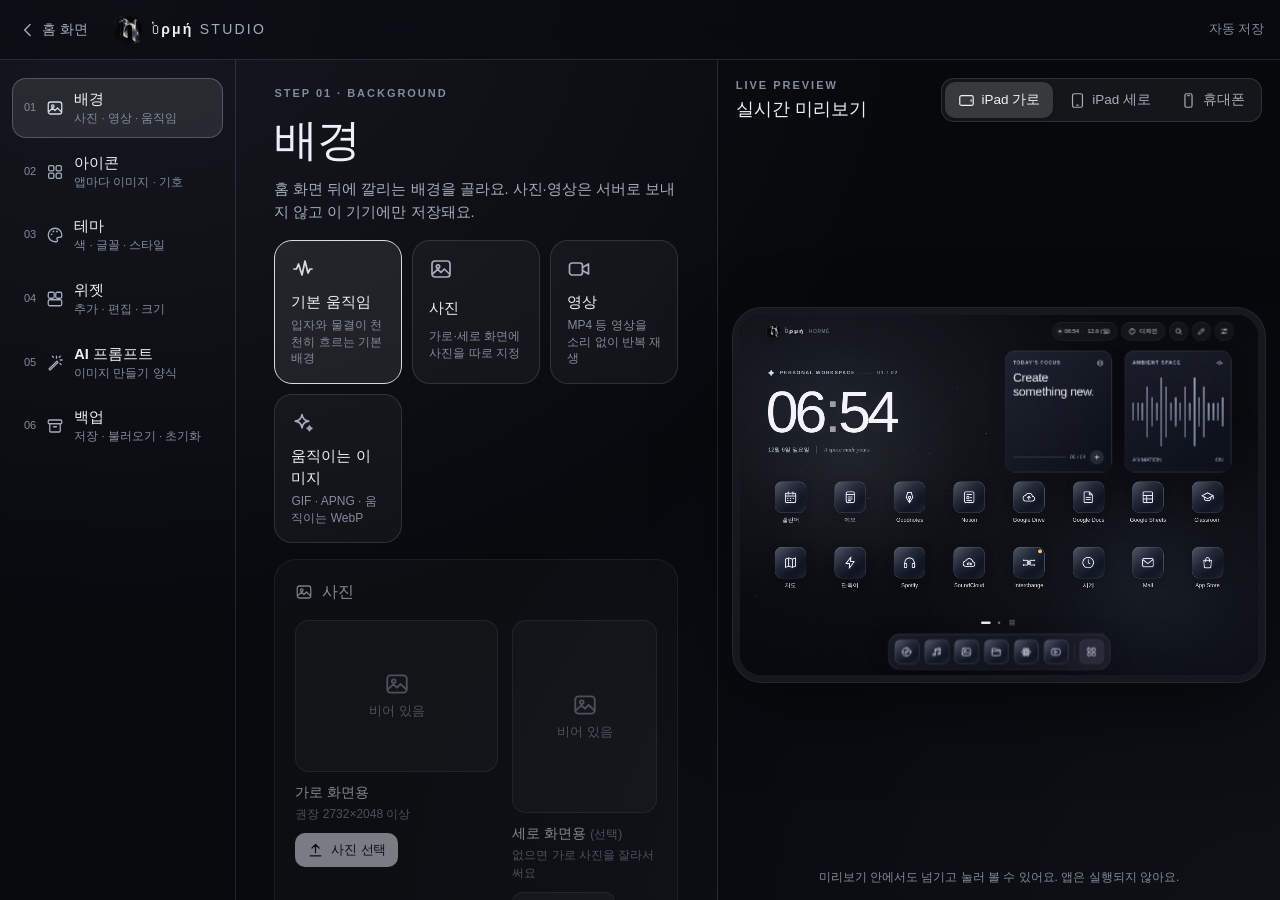
==== public/studio.html @ 27edd186 "HORME 2.1: battery-saving power modes - Power manager (js/core/power.js): auto / saver / normal / sm" ====
<!doctype html>
<html lang="ko">
<head>
  <meta charset="utf-8">
  <meta name="viewport" content="width=device-width, initial-scale=1, viewport-fit=cover">
  <meta name="theme-color" content="#07090d">
  <meta name="apple-mobile-web-app-capable" content="yes">
  <meta name="apple-mobile-web-app-status-bar-style" content="black-translucent">
  <link rel="manifest" href="manifest.webmanifest">
  <link rel="apple-touch-icon" href="icons/apple-touch-icon.png">
  <link rel="icon" type="image/png" sizes="48x48" href="icons/favicon-48.png">
  <link rel="stylesheet" href="css/base.css">
  <link rel="stylesheet" href="css/widgets.css">
  <link rel="stylesheet" href="css/studio.css">
  <title>Ὁρμή Studio</title>
</head>
<body class="studio">
  <header class="st-top">
    <a class="st-back" href="index.html" aria-label="홈 화면으로">
      <svg class="g" viewBox="0 0 24 24"><path d="M14.5 5.5 8 12l6.5 6.5"/></svg><span>홈 화면</span>
    </a>
    <div class="st-brand"><img src="icons/icon-192.png" alt="" width="28" height="28"><span>Ὁρμή <b>STUDIO</b></span></div>
    <div class="st-top-right">
      <span class="st-saved" id="st-saved" role="status" aria-live="polite">자동 저장</span>
      <button type="button" class="pill-btn st-preview-btn" id="st-preview-open"><svg class="g" viewBox="0 0 24 24"><rect x="5" y="2.5" width="14" height="19" rx="2.5"/><path d="M11 18.5h2"/></svg><span>미리보기</span></button>
    </div>
  </header>

  <div class="st-main">
    <nav class="st-steps" id="st-steps" aria-label="디자인 단계"></nav>
    <main class="st-panel" id="st-panel" tabindex="-1"></main>
    <aside class="st-preview" id="st-preview" aria-label="실시간 미리보기">
      <div class="st-preview-head">
        <div><p class="st-over">LIVE PREVIEW</p><h2>실시간 미리보기</h2></div>
        <div class="seg st-devices" id="st-devices" role="radiogroup" aria-label="기기"></div>
        <button type="button" class="icon-btn st-preview-close" id="st-preview-close" aria-label="미리보기 닫기"><svg class="g" viewBox="0 0 24 24"><path d="M6.5 6.5l11 11M17.5 6.5l-11 11"/></svg></button>
      </div>
      <div class="st-stage" id="st-stage"><div class="st-device" id="st-device"><iframe id="st-frame" title="Ὁρμή 미리보기" src="index.html?preview=1"></iframe></div></div>
      <p class="st-preview-note">미리보기 안에서도 넘기고 눌러 볼 수 있어요. 앱은 실행되지 않아요.</p>
    </aside>
  </div>

  <script src="js/core/util.js" defer></script>
  <script src="js/core/glyphs.js" defer></script>
  <script src="js/core/catalog.js" defer></script>
  <script src="js/widgets/types.js" defer></script>
  <script src="js/core/schema.js" defer></script>
  <script src="js/core/store.js" defer></script>
  <script src="js/core/assets.js" defer></script>
  <script src="js/core/ui.js" defer></script>
  <script src="js/core/theme.js" defer></script>
  <script src="js/core/launch.js" defer></script>
  <script src="js/core/backup.js" defer></script>
  <script src="js/widgets/weather.js" defer></script>
  <script src="js/widgets/editor.js" defer></script>
  <script src="js/studio/prompts.js" defer></script>
  <script src="js/studio/studio.js" defer></script>
</body>
</html>
---- public/css/base.css ----
/* Ὁρμή — base tokens, reset and shared components (launcher + studio). */
:root {
  --accent: #d6dbe4;
  --accent2: #8d9db3;
  --glow1: rgba(120, 136, 160, 0.12);
  --glow2: rgba(80, 96, 120, 0.12);
  --base: #07090d;
  --fg: #eef0f7;
  --sub: #a7abbf;
  --muted: #858a9f;
  --line: rgba(225, 231, 255, 0.13);
  --line-strong: rgba(225, 231, 255, 0.24);
  --fill: rgba(255, 255, 255, 0.06);
  --fill-2: rgba(255, 255, 255, 0.1);
  --panel: linear-gradient(150deg, rgba(34, 38, 56, 0.97), rgba(13, 16, 27, 0.98));
  --danger: #ff9b9b;
  --radius: 24%;
  --spring: cubic-bezier(0.24, 0.78, 0.2, 1);
  --ease: cubic-bezier(0.2, 0.8, 0.2, 1);
  --font: -apple-system, BlinkMacSystemFont, "SF Pro Text", "Apple SD Gothic Neo", "Pretendard", "Noto Sans KR", "Segoe UI", Roboto, sans-serif;
  --font-serif: "New York", ui-serif, "Iowan Old Style", Georgia, "Noto Serif KR", serif;
  --font-mono: ui-monospace, "SF Mono", Menlo, Consolas, monospace;
  --font-round: ui-rounded, "SF Pro Rounded", -apple-system, "Apple SD Gothic Neo", sans-serif;
  color-scheme: dark;
  font-family: var(--font);
  color: var(--fg);
  background: var(--base);
  -webkit-text-size-adjust: 100%;
  text-size-adjust: 100%;
  font-synthesis: none;
}
*, *::before, *::after { box-sizing: border-box; }
html, body { margin: 0; min-height: 100%; background: var(--base); }
body { -webkit-tap-highlight-color: transparent; line-height: 1.45; }
button, input, select, textarea { font: inherit; color: inherit; }
button { cursor: pointer; background: none; border: 0; padding: 0; }
button:disabled { opacity: 0.38; cursor: not-allowed; }
a { color: inherit; }
img { max-width: 100%; }
[hidden] { display: none !important; }
:focus-visible { outline: 2px solid color-mix(in srgb, var(--accent) 80%, white); outline-offset: 3px; }
::selection { background: color-mix(in srgb, var(--accent) 45%, transparent); }

/* glyph svg */
.g { width: 20px; height: 20px; fill: none; stroke: currentColor; stroke-width: 1.7; stroke-linecap: round; stroke-linejoin: round; flex: none; display: block; }
.g.inline { display: inline-block; width: 16px; height: 16px; vertical-align: -3px; }

.muted { color: var(--muted); }
.small { font-size: 12px; }
.center { text-align: center; }
.mono { font-family: var(--font-mono); font-size: 15px; }
.spacer { flex: 1; }
.hint { color: var(--muted); font-size: 12.5px; line-height: 1.5; margin: 0; }

/* ---------- buttons ---------- */
.btn {
  display: inline-flex; align-items: center; justify-content: center; gap: 7px;
  min-height: 42px; padding: 0 15px; border-radius: 13px;
  background: var(--fill); border: 1px solid var(--line);
  color: var(--fg); font-size: 14px; font-weight: 560; letter-spacing: -0.01em;
  text-decoration: none; white-space: nowrap; transition: background 0.15s, border-color 0.15s, transform 0.1s;
}
.btn .g { width: 17px; height: 17px; }
.btn:hover { background: var(--fill-2); border-color: var(--line-strong); }
.btn:active { transform: scale(0.97); }
.btn.primary { background: var(--accent); color: #10121b; border-color: transparent; }
.btn.primary:hover { background: color-mix(in srgb, var(--accent) 88%, white); }
.btn.ghost { background: transparent; }
.btn.danger { color: var(--danger); }
.btn.danger:not(.ghost) { background: rgba(255, 120, 120, 0.12); border-color: rgba(255, 140, 140, 0.25); }
.btn.small { min-height: 34px; padding: 0 11px; font-size: 13px; border-radius: 10px; }
.link-btn { display: inline-flex; align-items: center; gap: 6px; color: var(--sub); font-size: 13px; padding: 8px 0; text-decoration: underline; text-underline-offset: 3px; text-decoration-color: rgba(255,255,255,.2); }
.link-btn .g { width: 15px; height: 15px; }
.icon-btn {
  width: 44px; height: 44px; border-radius: 50%; display: inline-grid; place-items: center; flex: none;
  color: var(--fg); background: transparent; transition: background 0.15s;
}
.icon-btn:hover { background: var(--fill); }
.icon-btn.danger { color: var(--danger); }
.pill-btn {
  display: inline-flex; align-items: center; gap: 8px; height: 42px; padding: 0 16px; border-radius: 999px;
  border: 1px solid var(--line); background: rgba(255, 255, 255, 0.05);
  -webkit-backdrop-filter: blur(18px); backdrop-filter: blur(18px);
  font-size: 13.5px; font-weight: 560; text-decoration: none; white-space: nowrap; color: var(--fg);
}
.pill-btn .g { width: 17px; height: 17px; }
.pill-btn:hover { background: rgba(255, 255, 255, 0.1); border-color: var(--line-strong); }
.pill-btn.primary { background: var(--accent); color: #10121b; border-color: transparent; font-weight: 650; }

/* ---------- forms ---------- */
.form { display: grid; gap: 18px; }
.form-h { margin: 10px 0 -6px; font-size: 12px; font-weight: 650; letter-spacing: 0.12em; color: var(--muted); text-transform: uppercase; }
.field { display: grid; gap: 8px; min-width: 0; }
.field > span { font-size: 13.5px; color: var(--sub); font-weight: 520; }
.field > span small, .field > small { color: var(--muted); font-weight: 400; font-size: 12px; }
.input {
  width: 100%; min-height: 46px; padding: 10px 13px; border-radius: 13px;
  background: rgba(255, 255, 255, 0.055); border: 1px solid var(--line); color: var(--fg);
  font-size: 16px; outline: none; transition: border-color 0.15s, background 0.15s;
}
.input:focus { border-color: color-mix(in srgb, var(--accent) 60%, transparent); background: rgba(255, 255, 255, 0.08); }
textarea.input { resize: vertical; min-height: 120px; line-height: 1.5; }
select.input { appearance: none; -webkit-appearance: none; padding-right: 36px; background-image: url("data:image/svg+xml,%3Csvg xmlns='http://www.w3.org/2000/svg' viewBox='0 0 24 24' fill='none' stroke='%23a7abbf' stroke-width='2' stroke-linecap='round'%3E%3Cpath d='m6 9 6 6 6-6'/%3E%3C/svg%3E"); background-repeat: no-repeat; background-position: right 12px center; background-size: 16px; }
select.input option { background: #1b1f2c; }
.input[type="range"], input[type="range"] { accent-color: var(--accent); width: 100%; height: 30px; padding: 0; background: none; border: 0; }
.row { display: flex; gap: 10px; align-items: center; min-width: 0; }
.row > .input { flex: 1; min-width: 0; }
.row.wrap { flex-wrap: wrap; }
.mini-field { display: grid; gap: 4px; font-size: 12px; color: var(--muted); }
.mini-field .input { min-height: 40px; width: 96px; }

.field > .seg, .seg { justify-self: start; }
.seg { display: inline-flex; flex-wrap: wrap; gap: 3px; padding: 3px; border-radius: 13px; background: rgba(255, 255, 255, 0.06); border: 1px solid var(--line); max-width: 100%; }
.seg button { min-height: 36px; padding: 0 13px; border-radius: 10px; font-size: 13.5px; color: var(--sub); font-weight: 540; transition: background 0.15s, color 0.15s; }
.seg button.on { background: rgba(255, 255, 255, 0.15); color: var(--fg); box-shadow: 0 1px 6px rgba(0, 0, 0, 0.2); }

.switch-row { display: flex; align-items: center; justify-content: space-between; gap: 16px; min-height: 48px; cursor: pointer; }
.switch-row > span { display: grid; gap: 2px; }
.switch-row b { font-weight: 540; font-size: 14.5px; }
.switch-row small { color: var(--muted); font-size: 12.5px; }
.switch-row.inline { min-height: 44px; }
.switch {
  appearance: none; -webkit-appearance: none; width: 50px; height: 30px; border-radius: 99px; flex: none;
  background: rgba(255, 255, 255, 0.16); position: relative; cursor: pointer; transition: background 0.2s; margin: 0;
}
.switch::after { content: ""; position: absolute; top: 3px; left: 3px; width: 24px; height: 24px; border-radius: 50%; background: #fff; box-shadow: 0 2px 6px rgba(0, 0, 0, 0.3); transition: transform 0.22s var(--ease); }
.switch:checked { background: var(--accent); }
.switch:checked::after { transform: translateX(20px); }

/* ---------- app icons (shared) ---------- */
.icon {
  --sz: var(--icon, 64px);
  width: var(--sz); height: var(--sz); border-radius: var(--radius); position: relative; flex: none;
  display: grid; place-items: center; overflow: hidden; isolation: isolate;
  background: linear-gradient(143deg, rgba(78, 85, 110, 0.66), rgba(17, 22, 36, 0.86) 68%), linear-gradient(30deg, var(--tint, transparent), transparent);
  border: 1px solid rgba(223, 226, 255, 0.2);
  box-shadow: 0 7px 22px rgba(0, 0, 0, 0.18), inset 0 1px 1px rgba(255, 255, 255, 0.13);
  color: #ecebf8;
}
.icon::after { content: ""; position: absolute; inset: 0; border-radius: inherit; pointer-events: none; background: linear-gradient(135deg, rgba(255, 255, 255, 0.11), transparent 40%, transparent 76%, rgba(185, 170, 238, 0.07)); }
.icon > .g { width: 46%; height: 46%; stroke-width: 1.55; filter: drop-shadow(0 1px 6px rgba(220, 210, 255, 0.16)); }
body[data-gtint="accent"] .icon > .g { color: var(--accent); }
.icon.custom { background: #10131c; border-color: rgba(255, 255, 255, 0.1); }
.icon.custom::after { background: linear-gradient(135deg, rgba(255, 255, 255, 0.08), transparent 35%); }
.icon img { width: 100%; height: 100%; object-fit: cover; display: block; pointer-events: none; -webkit-user-drag: none; user-select: none; }
.icon.sm { --sz: 40px; border-radius: 26%; }
.icon.mini { --sz: 100%; border-radius: 28%; box-shadow: none; }
.icon.mini > .g { stroke-width: 2; }

/* ---------- sheets ---------- */
.sheet-layer { position: fixed; inset: 0; display: grid; place-items: center; padding: max(16px, env(safe-area-inset-top)) 16px max(16px, env(safe-area-inset-bottom)); }
.sheet-backdrop { position: absolute; inset: 0; background: rgba(3, 5, 11, 0.55); -webkit-backdrop-filter: blur(10px); backdrop-filter: blur(10px); opacity: 0; transition: opacity 0.22s; }
.sheet {
  position: relative; width: min(560px, 100%); max-height: min(88dvh, 900px); display: flex; flex-direction: column;
  border-radius: 26px; background: var(--panel); border: 1px solid rgba(225, 228, 255, 0.14);
  box-shadow: 0 30px 120px rgba(0, 0, 0, 0.55); outline: none;
  opacity: 0; transform: translateY(14px) scale(0.98); transition: opacity 0.22s, transform 0.28s var(--spring);
}
.sheet.size-sm { width: min(440px, 100%); }
.sheet.size-lg { width: min(860px, 100%); }
.sheet-layer.open .sheet-backdrop { opacity: 1; }
.sheet-layer.open .sheet { opacity: 1; transform: none; }
.sheet-grab { display: none; }
.sheet-head { display: flex; align-items: flex-start; gap: 12px; padding: 22px 18px 6px 24px; }
.sheet-titles { flex: 1; min-width: 0; }
.sheet-head h2 { margin: 0; font-size: 20px; font-weight: 680; letter-spacing: -0.02em; }
.sheet-head p { margin: 5px 0 0; color: var(--muted); font-size: 13px; line-height: 1.5; }
.sheet-close { margin: -6px -2px 0 0; color: var(--sub); }
.sheet-body { padding: 14px 24px 22px; overflow-y: auto; overscroll-behavior: contain; -webkit-overflow-scrolling: touch; }
.sheet-foot { display: flex; align-items: center; gap: 10px; padding: 14px 20px calc(14px + env(safe-area-inset-bottom) * 0); border-top: 1px solid var(--line); flex-wrap: wrap; }
.sheet-msg { margin: 0; color: var(--sub); font-size: 14.5px; line-height: 1.6; }
@media (max-width: 600px) {
  .sheet-layer { place-items: end center; padding: 0; }
  .sheet, .sheet.size-sm, .sheet.size-lg { width: 100%; max-height: 92dvh; border-radius: 26px 26px 0 0; transform: translateY(40px); border-bottom: 0; padding-bottom: env(safe-area-inset-bottom); }
  .sheet-grab { display: block; width: 38px; height: 5px; border-radius: 9px; background: rgba(255, 255, 255, 0.2); margin: 8px auto -8px; }
  .sheet-head { padding: 18px 14px 4px 20px; }
  .sheet-body { padding: 12px 20px 20px; }
}

/* ---------- context menu ---------- */
.ctx-menu {
  position: fixed; z-index: 500; min-width: 236px; max-width: min(320px, calc(100vw - 20px)); padding: 6px;
  border-radius: 18px; background: rgba(28, 31, 45, 0.9); border: 1px solid rgba(230, 233, 255, 0.14);
  -webkit-backdrop-filter: blur(30px) saturate(1.3); backdrop-filter: blur(30px) saturate(1.3);
  box-shadow: 0 22px 70px rgba(0, 0, 0, 0.5); opacity: 0; transform: scale(0.92); transition: opacity 0.16s, transform 0.2s var(--spring);
}
.ctx-menu.open { opacity: 1; transform: none; }
.menu-title { padding: 8px 12px 6px; font-size: 12px; color: var(--muted); font-weight: 600; white-space: nowrap; overflow: hidden; text-overflow: ellipsis; }
.menu-item { width: 100%; display: flex; align-items: center; justify-content: space-between; gap: 18px; min-height: 44px; padding: 0 12px; border-radius: 11px; font-size: 15px; text-align: left; color: var(--fg); }
.menu-item .g { width: 18px; height: 18px; color: var(--sub); }
.menu-item:hover, .menu-item:focus-visible { background: rgba(255, 255, 255, 0.09); outline: none; }
.menu-item.danger, .menu-item.danger .g { color: var(--danger); }
.menu-sep { height: 1px; margin: 5px 8px; background: var(--line); }
.menu-row { display: flex; gap: 5px; padding: 5px 6px; flex-wrap: wrap; }
.menu-chip { flex: 1; min-width: 46px; min-height: 36px; border-radius: 10px; background: rgba(255, 255, 255, 0.07); font-size: 13px; color: var(--sub); }
.menu-chip.on { background: rgba(255, 255, 255, 0.2); color: var(--fg); font-weight: 600; }

/* ---------- toast ---------- */
.toast {
  position: fixed; z-index: 600; left: 50%; bottom: calc(132px + env(safe-area-inset-bottom)); max-width: min(560px, calc(100vw - 32px));
  display: flex; align-items: center; gap: 12px; padding: 11px 12px 11px 18px; border-radius: 16px;
  background: rgba(30, 34, 48, 0.94); border: 1px solid rgba(232, 235, 255, 0.14); color: #f1f2fa; font-size: 14px;
  -webkit-backdrop-filter: blur(20px); backdrop-filter: blur(20px); box-shadow: 0 16px 50px rgba(0, 0, 0, 0.4);
  transform: translate(-50%, 20px); opacity: 0; pointer-events: none; transition: opacity 0.2s, transform 0.25s var(--spring);
}
.toast.show { opacity: 1; transform: translate(-50%, 0); pointer-events: auto; }
.toast-act { flex: none; min-height: 34px; padding: 0 12px; border-radius: 10px; background: rgba(255, 255, 255, 0.12); color: var(--accent); font-weight: 650; font-size: 13.5px; }
.toast-msg { padding: 4px 0; }

/* ---------- lists & misc ---------- */
.rows { display: grid; gap: 4px; }
.glyph-grid { display: grid; grid-template-columns: repeat(auto-fill, minmax(44px, 1fr)); gap: 6px; max-height: 196px; overflow-y: auto; padding: 2px; }
.glyph-grid.compact { max-height: 150px; }
.glyph-pick { aspect-ratio: 1; border-radius: 12px; display: grid; place-items: center; background: rgba(255, 255, 255, 0.04); border: 1px solid transparent; color: var(--sub); }
.glyph-pick .g { width: 22px; height: 22px; }
.glyph-pick:hover { background: rgba(255, 255, 255, 0.09); color: var(--fg); }
.glyph-pick.on { border-color: var(--accent); color: var(--fg); background: rgba(255, 255, 255, 0.1); }
.steps-list { margin: 0; padding-left: 20px; display: grid; gap: 6px; color: var(--sub); font-size: 14px; }
.steps-list b { color: var(--fg); font-weight: 600; }

@media (prefers-reduced-motion: reduce) {
  *, *::before, *::after { transition-duration: 0.01ms !important; animation-duration: 0.01ms !important; animation-iteration-count: 1 !important; }
}
---- public/css/widgets.css ----
/* Ὁρμή widgets — sizes come from the home grid (s = 2×2, m = 4×2, l = 4×4 cells). */
.tile.widget { position: relative; min-width: 0; min-height: 0; }
.grid .ws-s { grid-column: span 2; grid-row: span 2; }
.grid .ws-m { grid-column: span 4; grid-row: span 2; }
.grid .ws-l { grid-column: span 4; grid-row: span 4; }
.tile.widget > .wg {
  position: absolute; inset: 0; display: flex; flex-direction: column; gap: 8px; overflow: hidden;
  padding: 12px; padding: clamp(12px, 7cqmin, 20px); border-radius: 18px; border-radius: clamp(18px, 9cqmin, 28px);
  background: linear-gradient(150deg, rgba(56, 61, 84, 0.42), rgba(16, 21, 36, 0.4));
  border: 1px solid rgba(220, 224, 250, 0.13);
  box-shadow: inset 0 1px rgba(255, 255, 255, 0.07), 0 14px 50px rgba(0, 0, 0, 0.12);
  -webkit-backdrop-filter: blur(26px) saturate(1.15); backdrop-filter: blur(26px) saturate(1.15);
  color: var(--fg); text-align: left; transition: transform 0.18s var(--ease), filter 0.18s;
}
.tile.widget { container-type: size; }
.wst-solid > .wg { background: linear-gradient(150deg, rgba(30, 34, 50, 0.96), rgba(14, 17, 28, 0.96)); -webkit-backdrop-filter: none; backdrop-filter: none; }
.wst-outline > .wg { background: rgba(10, 12, 20, 0.12); -webkit-backdrop-filter: blur(6px); backdrop-filter: blur(6px); border-color: rgba(225, 230, 255, 0.28); }
body.noblur .tile.widget:not(.wst-solid):not(.wst-outline):not(.bare) > .wg { background: linear-gradient(150deg, rgba(44, 49, 68, 0.9), rgba(17, 21, 34, 0.92)); }
body.noblur .wst-outline > .wg { background: rgba(10, 12, 20, 0.55); }
.tile.widget.bare > .wg { background: none; border-color: transparent; box-shadow: none; -webkit-backdrop-filter: none; backdrop-filter: none; padding-left: 2px; }
body.editing .tile.widget.bare > .wg { border: 1px dashed rgba(225, 230, 255, 0.22); }
.tile.widget:active > .wg { transform: scale(0.985); }

.wg-head { display: flex; align-items: center; gap: 8px; min-height: 20px; flex: none; }
.wg-kicker { flex: 1; min-width: 0; font-size: 11px; letter-spacing: 0.14em; font-weight: 650; color: #b6b9cf; text-transform: uppercase; white-space: nowrap; overflow: hidden; text-overflow: ellipsis; }
.wg-glyph { width: 17px; height: 17px; color: color-mix(in srgb, var(--accent2) 60%, #c8cde4); }
.wg-count { font-size: 11.5px; color: var(--muted); white-space: nowrap; font-variant-numeric: tabular-nums; }
.wg-big { font-size: 30px; font-size: clamp(30px, 26cqmin, 64px); font-weight: 300; letter-spacing: -0.04em; line-height: 1; margin-top: auto; font-variant-numeric: tabular-nums; }
.wg-big small { font-size: 0.34em; letter-spacing: 0; margin-right: 6px; color: var(--sub); font-weight: 500; }
.wg-foot { display: flex; justify-content: space-between; align-items: baseline; gap: 8px; font-size: 12px; color: var(--sub); flex: none; }
.wg-foot b { color: var(--fg); font-weight: 560; font-size: 13.5px; white-space: nowrap; overflow: hidden; text-overflow: ellipsis; }
.wg-empty { flex: 1; display: grid; place-content: center; justify-items: center; gap: 10px; color: var(--sub); font-size: 13.5px; text-align: center; }
.mini-btn { width: 32px; height: 32px; border-radius: 50%; display: grid; place-items: center; background: rgba(255, 255, 255, 0.1); flex: none; color: var(--fg); }
.mini-btn .g { width: 16px; height: 16px; stroke-width: 2; }
.chip { display: inline-flex; align-items: center; gap: 6px; height: 34px; padding: 0 12px; border-radius: 99px; background: rgba(255, 255, 255, 0.1); font-size: 13px; color: var(--fg); }
.chip .g { width: 15px; height: 15px; }

/* hero clock */
.wt-hero > .wg { justify-content: center; gap: 4px; }
.hero-eyebrow { display: flex; align-items: center; gap: 12px; font-size: 11px; letter-spacing: 0.18em; font-weight: 640; color: #b4b2c8; white-space: nowrap; overflow: hidden; }
.hero-eyebrow .star { font-size: 15px; color: #d4d7ee; letter-spacing: 0; }
.hairline { display: inline-block; width: 26px; height: 1px; background: rgba(192, 193, 220, 0.3); flex: none; }
.hero-page { color: var(--muted); }
.hero-time { font-size: 64px; font-size: clamp(64px, min(54cqh, 26cqw), 200px); line-height: 1.04; font-weight: 200; letter-spacing: -0.065em; color: #f3f3fa; font-variant-numeric: tabular-nums; white-space: nowrap; text-shadow: 0 3px 50px rgba(220, 205, 255, 0.07); margin-left: -0.04em; }
.hero-time .colon { opacity: 0.6; font-weight: 200; margin: 0 0.02em; }
body[data-motion="on"][data-power="smooth"] .hero-time .colon { animation: blink 2s steps(1, end) infinite; }
.hero-time .ap { font-size: 0.22em; letter-spacing: 0; margin-right: 0.3em; font-weight: 400; color: var(--sub); vertical-align: 0.2em; }
@keyframes blink { 50% { opacity: 0.2; } }
.hero-meta { display: flex; align-items: center; gap: 16px; color: #c0c2d2; font-size: 13px; font-size: clamp(13px, 4.6cqh, 16px); white-space: nowrap; overflow: hidden; }
.hero-meta i { width: 1px; height: 17px; background: rgba(199, 201, 230, 0.28); flex: none; }
.hero-meta em { font-family: var(--font-serif); font-style: italic; color: #a3a6bc; overflow: hidden; text-overflow: ellipsis; }
body[data-clock="serif"] .hero-time, body[data-clock="serif"] .wg-big, body[data-clock="serif"] .timer-time { font-family: var(--font-serif); font-weight: 300; letter-spacing: -0.03em; }
body[data-clock="mono"] .hero-time, body[data-clock="mono"] .wg-big, body[data-clock="mono"] .timer-time { font-family: var(--font-mono); font-weight: 300; letter-spacing: -0.06em; }
body[data-clock="rounded"] .hero-time, body[data-clock="rounded"] .wg-big, body[data-clock="rounded"] .timer-time { font-family: var(--font-round); font-weight: 300; letter-spacing: -0.04em; }

/* analog clock */
.analog { flex: 1; min-height: 0; display: grid; place-items: center; position: relative; }
.analog svg { width: 100%; width: min(100%, 100cqh - 26px); height: auto; max-height: 100%; aspect-ratio: 1; }
.analog .face { fill: rgba(255, 255, 255, 0.04); stroke: rgba(255, 255, 255, 0.14); stroke-width: 1; }
.analog .ticks line { stroke: rgba(230, 232, 250, 0.55); stroke-width: 1.4; stroke-linecap: round; }
.analog .hand-h { stroke: #eceef8; stroke-width: 3.4; stroke-linecap: round; }
.analog .hand-m { stroke: #eceef8; stroke-width: 2.2; stroke-linecap: round; }
.analog .hand-s { stroke: var(--accent2); stroke-width: 1; stroke-linecap: round; }
.analog .pin { fill: var(--accent2); }
.analog-label { position: absolute; bottom: 0; font-size: 11px; color: var(--muted); letter-spacing: 0.06em; }

/* focus */
.focus-title { font-size: 18px; font-size: clamp(18px, 13cqmin, 28px); line-height: 1.16; letter-spacing: -0.025em; font-weight: 500; flex: 1; overflow: hidden; display: -webkit-box; -webkit-line-clamp: 3; -webkit-box-orient: vertical; }
.focus-bottom { display: flex; align-items: center; gap: 10px; flex: none; }
.progress { flex: 1; height: 3px; border-radius: 3px; background: rgba(214, 218, 254, 0.17); overflow: hidden; }
.progress span { display: block; height: 100%; background: var(--accent); transition: width 0.3s var(--ease); }
.focus-bottom .num { font-size: 11.5px; color: var(--sub); font-variant-numeric: tabular-nums; }
.steps { display: flex; gap: 6px; flex: none; }
.step { flex: 1; height: 26px; border-radius: 8px; background: rgba(255, 255, 255, 0.07); border: 1px solid rgba(255, 255, 255, 0.08); }
.step.on { background: color-mix(in srgb, var(--accent) 70%, transparent); border-color: transparent; }

/* todo */
.todo { list-style: none; margin: 0; padding: 0; display: grid; gap: 2px; flex: 1; min-height: 0; overflow: hidden; align-content: start; }
.todo li { display: flex; align-items: center; gap: 10px; min-height: 34px; font-size: 14px; }
.todo li > span { flex: 1; min-width: 0; white-space: nowrap; overflow: hidden; text-overflow: ellipsis; }
.todo li.done > span { color: var(--muted); text-decoration: line-through; text-decoration-color: rgba(255, 255, 255, 0.3); }
.todo li.more, .todo li.empty { color: var(--muted); font-size: 12.5px; min-height: 26px; }
.chk { width: 24px; height: 24px; flex: none; border-radius: 50%; border: 1.6px solid rgba(220, 225, 250, 0.45); display: grid; place-items: center; position: relative; }
.chk::before { content: ""; position: absolute; inset: -8px; }
.done .chk { background: var(--accent); border-color: transparent; color: #11131b; }
.chk .g { width: 15px; height: 15px; stroke-width: 2.6; }

/* memo */
.memo { flex: 1; min-height: 0; overflow: hidden; font-size: 14.5px; line-height: 1.5; color: #e4e5ef; word-break: keep-all; overflow-wrap: anywhere; }
.memo.quote { font-family: var(--font-serif); font-style: italic; font-size: 17px; font-size: clamp(17px, 10cqmin, 26px); line-height: 1.35; display: flex; align-items: center; }
.memo .placeholder { color: var(--muted); font-style: normal; font-family: var(--font); font-size: 13.5px; }

/* D-day */
.dday-num { color: #f6f6fb; }
.dday-list { list-style: none; margin: 0; padding: 0; display: grid; gap: 4px; flex: 1; align-content: center; }
.dday-list li { display: flex; align-items: center; justify-content: space-between; gap: 12px; min-height: 36px; padding: 0 2px; border-bottom: 1px solid rgba(255, 255, 255, 0.06); }
.dday-list li:last-child { border-bottom: 0; }
.dday-list .t { display: grid; min-width: 0; font-size: 14px; }
.dday-list .t small { color: var(--muted); font-size: 11.5px; }
.dday-list b { font-size: 20px; font-weight: 400; letter-spacing: -0.02em; font-variant-numeric: tabular-nums; }

/* timer */
.timer-s, .timer-m { flex: 1; min-height: 0; display: flex; align-items: center; gap: 12px; }
.timer-s { flex-direction: column; justify-content: center; gap: 6px; }
.timer-ring { position: relative; display: grid; place-items: center; height: 100%; max-height: 100%; aspect-ratio: 1; min-height: 0; }
.timer-s .timer-ring { height: auto; width: 100%; width: min(64cqh, 80cqw); flex: 1; }
.ring { position: absolute; inset: 0; width: 100%; height: 100%; }
.ring .track { fill: none; stroke: rgba(255, 255, 255, 0.1); stroke-width: 5; }
.ring .bar { fill: none; stroke: var(--accent); stroke-width: 5; stroke-linecap: round; transition: stroke-dashoffset 0.9s linear; }
.ring .bar.break { stroke: var(--accent2); }
.timer-time { position: relative; font-size: 18px; font-size: clamp(18px, 13cqmin, 34px); font-weight: 300; letter-spacing: -0.03em; font-variant-numeric: tabular-nums; }
.timer-btns { display: flex; gap: 8px; }
.round-btn { width: 38px; height: 38px; border-radius: 50%; display: grid; place-items: center; background: var(--accent); color: #11131b; }
.round-btn .g { width: 17px; height: 17px; stroke-width: 2.2; }
.round-btn.ghost { background: rgba(255, 255, 255, 0.1); color: var(--fg); }
.timer-side { display: grid; gap: 8px; }
.timer-side .phase { font-size: 22px; font-weight: 500; }
.timer-side .phase.break { color: var(--accent2); }
.rounds { font-size: 12px; color: var(--muted); }
.timer-m .timer-ring { height: 100%; }

/* weather */
.wx-main { display: flex; align-items: center; gap: 10px; margin-top: auto; }
.wx-icon { width: 30px; width: clamp(30px, 22cqmin, 48px); height: 30px; height: clamp(30px, 22cqmin, 48px); stroke-width: 1.4; color: #eef0f8; }
.wx-temp { font-size: 34px; font-size: clamp(34px, 28cqmin, 60px); font-weight: 300; letter-spacing: -0.04em; line-height: 1; }
.wx-sub { display: grid; gap: 1px; font-size: 12.5px; color: var(--sub); }
.wx-sub b { color: var(--fg); font-weight: 560; font-size: 14px; }
.wx-m { flex: 1; display: grid; grid-template-columns: 1fr 1.3fr; gap: 14px; align-items: end; min-height: 0; }
.wx-m > div { display: flex; flex-direction: column; gap: 8px; height: 100%; justify-content: flex-end; }
.wx-days { list-style: none; margin: 0; padding: 0; display: grid; grid-template-columns: repeat(4, 1fr); gap: 4px; align-self: end; }
.wx-days li { display: grid; justify-items: center; gap: 4px; font-size: 12px; color: var(--sub); }
.wx-days li .g { width: 22px; height: 22px; color: #e9ebf6; }
.wx-days b { color: var(--fg); font-weight: 500; font-size: 14px; }
.wx-days small { font-size: 11px; color: var(--muted); white-space: nowrap; }

/* calendar */
.cal-grid { flex: 1; min-height: 0; display: grid; grid-template-columns: repeat(7, 1fr); grid-auto-rows: 1fr; gap: 1px 2px; font-size: 9.5px; font-size: clamp(9.5px, 5.4cqmin, 13px); text-align: center; align-items: center; font-variant-numeric: tabular-nums; }
.cal-grid .dow { color: var(--muted); font-size: 0.9em; font-weight: 600; }
.cal-grid .sun { color: #f0a3a3; }
.cal-grid .day { position: relative; border-radius: 50%; aspect-ratio: 1; max-height: 100%; display: grid; place-items: center; margin: 0 auto; width: min(100%, 2.1em); }
.cal-grid .day.today { background: var(--accent); color: #10121a; font-weight: 700; }
.cal-grid .day.mark::after { content: ""; position: absolute; bottom: 6%; width: 4px; height: 4px; border-radius: 50%; background: var(--accent2); }
.cal-m { flex: 1; min-height: 0; display: grid; grid-template-columns: 1.25fr 1fr; gap: 16px; }
.cal-m .cal-grid { font-size: 10px; font-size: clamp(10px, 6cqh, 13px); }
.cal-side { display: flex; flex-direction: column; gap: 10px; min-width: 0; }
.cal-today { display: flex; align-items: baseline; gap: 8px; }
.cal-today b { font-size: 30px; font-size: clamp(30px, 26cqh, 52px); font-weight: 300; line-height: 1; letter-spacing: -0.04em; }
.cal-today span { color: var(--sub); font-size: 13px; }
.cal-side ul { list-style: none; margin: 0; padding: 0; display: grid; gap: 4px; font-size: 13px; }
.cal-side li { display: flex; justify-content: space-between; gap: 8px; }
.cal-side li span { overflow: hidden; text-overflow: ellipsis; white-space: nowrap; color: var(--sub); }
.cal-side li.muted { color: var(--muted); font-size: 12px; }

/* timetable */
.tt-status { font-size: 14px; flex: none; }
.tt-status b { font-weight: 560; }
.tt-status .now { color: var(--accent); }
.tt-status small { color: var(--muted); font-weight: 400; margin-left: 4px; }
.tt-list { list-style: none; margin: 0; padding: 0; flex: 1; min-height: 0; display: grid; grid-template-columns: repeat(auto-fill, minmax(84px, 1fr)); gap: 6px; align-content: start; overflow: hidden; }
.tt-list li { display: flex; align-items: center; gap: 8px; min-height: 34px; padding: 0 10px; border-radius: 10px; background: rgba(255, 255, 255, 0.06); font-size: 13.5px; white-space: nowrap; overflow: hidden; }
.tt-list li small { color: var(--muted); font-variant-numeric: tabular-nums; font-size: 11px; }
.tt-list li.now { background: color-mix(in srgb, var(--accent) 80%, transparent); color: #10121a; font-weight: 600; }
.tt-list li.now small { color: rgba(16, 18, 26, 0.6); }
.tt-list li.past { opacity: 0.45; }
.tt-table { width: 100%; height: 100%; border-collapse: separate; border-spacing: 3px; table-layout: fixed; font-size: 10.5px; font-size: clamp(10.5px, 3.4cqmin, 13.5px); flex: 1; }
.tt-table th { color: var(--muted); font-weight: 600; font-size: 0.92em; }
.tt-table th small { display: block; font-size: 0.8em; font-weight: 400; font-variant-numeric: tabular-nums; }
.tt-table th.today { color: var(--accent); }
.tt-table td { background: rgba(255, 255, 255, 0.05); border-radius: 7px; text-align: center; padding: 2px; white-space: nowrap; overflow: hidden; text-overflow: ellipsis; }
.tt-table td.today { background: rgba(255, 255, 255, 0.1); }
.tt-table td.now { background: color-mix(in srgb, var(--accent) 80%, transparent); color: #10121a; font-weight: 650; }

/* photo */
.wt-photo > .wg { padding: 0; }
.photo-stack { position: absolute; inset: 0; }
.photo-stack img { position: absolute; inset: 0; width: 100%; height: 100%; object-fit: cover; opacity: 0; transition: opacity 0.9s ease; pointer-events: none; -webkit-user-drag: none; }
.photo-stack img.on { opacity: 1; }
.photo-cap { position: absolute; left: 0; right: 0; bottom: 0; padding: 24px 16px 12px; font-size: 13px; background: linear-gradient(transparent, rgba(0, 0, 0, 0.55)); color: #fff; }
.wt-photo .wg-empty { padding: 16px; }
.wt-photo .wg-head { padding: 14px 16px 0; }

/* link */
.link-body { flex: 1; display: flex; flex-direction: column; justify-content: flex-end; gap: 4px; min-height: 0; }
.link-glyph { width: 26px; width: clamp(26px, 20cqmin, 40px); height: 26px; height: clamp(26px, 20cqmin, 40px); color: var(--accent); margin-bottom: auto; stroke-width: 1.5; }
.link-body b { font-size: 16px; font-size: clamp(16px, 10cqmin, 22px); font-weight: 560; letter-spacing: -0.02em; white-space: nowrap; overflow: hidden; text-overflow: ellipsis; }
.link-body small { color: var(--muted); font-size: 12px; white-space: nowrap; overflow: hidden; text-overflow: ellipsis; }

/* ambient */
.wave-bars { flex: 1; display: flex; align-items: center; justify-content: space-between; gap: 3px; min-height: 0; }
.wave-bars i { display: block; width: 3px; height: 22%; border-radius: 3px; background: linear-gradient(#d8d7ea, #9cb1c9); opacity: 0.8; transform-origin: center; }
.wave-bars i:nth-child(4n) { height: 62%; }
.wave-bars i:nth-child(5n) { height: 36%; }
.wave-bars i:nth-child(7n) { height: 84%; }
/* smooth: compositor animation at display rate. normal: the background loop sets --ph 12 times a second
   (one shared frame instead of a separate 60 fps animation). */
body[data-motion="on"][data-power="smooth"] .wave-bars:not(.paused) i { animation: wave 1.8s ease-in-out infinite; animation-delay: calc(var(--i) * -110ms); }
body[data-power="normal"] .wave-bars:not(.paused) i { transform: scaleY(calc(0.75 - 0.4 * cos(calc((var(--ph, 0) + var(--i) * 0.11) / 1.8 * 1turn)))); }
@keyframes wave { 0%, 100% { transform: scaleY(0.35); } 50% { transform: scaleY(1.15); } }

/* ---------- previews of widgets inside sheets (editor & gallery) ---------- */
.preview-grid { display: grid; grid-template-columns: repeat(4, 1fr); grid-auto-rows: 78px; gap: 14px 12px; --cols: 4; }
.preview-grid .ws-s { grid-column: span 2; grid-row: span 2; }
.preview-grid .ws-m { grid-column: span 4; grid-row: span 2; }
.preview-grid .ws-l { grid-column: span 4; grid-row: span 4; }
.preview-grid .tile.widget { pointer-events: none; }
.editor-preview { padding: 18px; margin: -4px 0 18px; border-radius: 22px; background: radial-gradient(circle at 20% 20%, var(--glow1), transparent 60%), radial-gradient(circle at 80% 80%, var(--glow2), transparent 60%), #0b0e16; border: 1px solid var(--line); }
.editor-preview .preview-grid { max-width: 360px; margin: 0 auto; }
.wgal { display: grid; grid-template-columns: repeat(auto-fill, minmax(min(100%, 340px), 1fr)); gap: 14px; }
.wgal-card { display: grid; gap: 12px; padding: 14px; border-radius: 22px; background: rgba(255, 255, 255, 0.04); border: 1px solid var(--line); }
.wgal-preview { padding: 12px; border-radius: 16px; background: radial-gradient(circle at 20% 20%, var(--glow1), transparent 60%), #0b0e16; min-height: 200px; display: grid; align-content: center; }
.wgal-preview .preview-grid { grid-auto-rows: 68px; gap: 10px; }
.wgal-info { display: grid; gap: 6px; }
.wgal-info b { font-size: 16px; }
.wgal-info small { color: var(--muted); font-size: 12.5px; line-height: 1.45; }
.wgal-actions { display: flex; align-items: center; justify-content: space-between; gap: 10px; margin-top: 6px; flex-wrap: wrap; }

/* editor lists */
.edit-list { list-style: none; margin: 0; padding: 0; display: grid; gap: 6px; }
.edit-list li { display: flex; align-items: center; gap: 8px; }
.edit-list .input { min-height: 42px; }
.edit-list .input.date { flex: none; width: 160px; }
.chk-input { width: 22px; height: 22px; accent-color: var(--accent); flex: none; }
.photo-edit { display: grid; grid-template-columns: repeat(auto-fill, minmax(86px, 1fr)); gap: 8px; }
.ph { position: relative; aspect-ratio: 1; border-radius: 14px; overflow: hidden; background: rgba(255, 255, 255, 0.06); }
.ph img { width: 100%; height: 100%; object-fit: cover; }
.ph .icon-btn { position: absolute; top: 4px; right: 4px; width: 30px; height: 30px; background: rgba(0, 0, 0, 0.55); }
.ph .icon-btn .g { width: 15px; height: 15px; }
.ph.add { display: grid; place-content: center; justify-items: center; gap: 4px; border: 1.5px dashed var(--line-strong); color: var(--sub); font-size: 12px; cursor: pointer; }
.place-now { display: flex; align-items: center; gap: 8px; color: var(--fg); }
.place-results { list-style: none; margin: 0; padding: 0; display: grid; gap: 4px; }
.place-pick { width: 100%; text-align: left; display: grid; padding: 10px 12px; border-radius: 12px; background: rgba(255, 255, 255, 0.05); }
.place-pick small { color: var(--muted); }
.tt-edit { overflow-x: auto; -webkit-overflow-scrolling: touch; margin: 0 -4px; padding: 0 4px; }
.tt-edit table { border-collapse: separate; border-spacing: 4px; min-width: 520px; }
.tt-edit th { font-size: 12px; color: var(--muted); font-weight: 600; text-align: center; }
.tt-edit th b { display: block; color: var(--fg); }
.tt-edit .input { min-height: 38px; padding: 6px 8px; font-size: 15px; text-align: center; }
.tt-edit .input.time { width: 96px; font-size: 13px; padding: 4px; margin-top: 2px; }
---- public/css/studio.css ----
/* Ὁρμή Studio */
body.studio {
  min-height: 100vh; min-height: 100dvh; overflow: hidden;
  background: radial-gradient(ellipse at 10% 0%, var(--glow1), transparent 50%), radial-gradient(ellipse at 100% 100%, var(--glow2), transparent 50%), var(--base);
}
body.studio .st-main, body.studio .st-top { opacity: 0; transition: opacity 0.3s; }
body.studio.ready .st-main, body.studio.ready .st-top { opacity: 1; }
.st-top { height: calc(60px + env(safe-area-inset-top)); padding: env(safe-area-inset-top) max(16px, env(safe-area-inset-right)) 0 max(12px, env(safe-area-inset-left)); display: flex; align-items: center; gap: 14px; border-bottom: 1px solid var(--line); background: rgba(8, 10, 16, 0.6); -webkit-backdrop-filter: blur(20px); backdrop-filter: blur(20px); position: relative; z-index: 10; }
.st-back { display: inline-flex; align-items: center; gap: 4px; height: 40px; padding: 0 12px 0 6px; border-radius: 12px; text-decoration: none; color: var(--sub); font-size: 14px; }
.st-back:hover { background: var(--fill); color: var(--fg); }
.st-brand { display: flex; align-items: center; gap: 10px; font-size: 14px; letter-spacing: 0.16em; font-weight: 640; }
.st-brand img { border-radius: 7px; }
.st-brand b { font-weight: 300; color: var(--sub); }
.st-top-right { margin-left: auto; display: flex; align-items: center; gap: 10px; }
.st-saved { font-size: 12.5px; color: var(--muted); transition: color 0.2s; white-space: nowrap; }
.st-saved.on { color: var(--accent); }
.st-preview-btn { display: none; }

.st-main { display: grid; grid-template-columns: 236px minmax(0, 1fr) minmax(380px, 44%); height: calc(100dvh - 60px - env(safe-area-inset-top)); height: calc(100vh - 60px - env(safe-area-inset-top)); }
@supports (height: 100dvh) { .st-main { height: calc(100dvh - 60px - env(safe-area-inset-top)); } }
.st-steps { padding: 18px 12px; display: grid; align-content: start; gap: 4px; overflow-y: auto; border-right: 1px solid var(--line); }
.st-step { display: grid; grid-template-columns: auto auto 1fr; align-items: center; gap: 10px; padding: 11px 12px; border-radius: 14px; text-align: left; color: var(--sub); }
.st-step .g { width: 18px; height: 18px; }
.st-num { font-size: 11px; color: var(--muted); font-variant-numeric: tabular-nums; }
.st-step-t { display: grid; }
.st-step b { font-size: 14.5px; font-weight: 560; color: var(--fg); }
.st-step small { font-size: 11.5px; color: var(--muted); }
.st-step:hover { background: var(--fill); }
.st-step.on { background: rgba(255, 255, 255, 0.09); box-shadow: inset 0 0 0 1px var(--line-strong); color: var(--fg); }
.st-step.on .g { color: var(--accent); }

.st-panel { overflow-y: auto; overscroll-behavior: contain; padding: 26px clamp(16px, 3vw, 40px) 40px; outline: none; -webkit-overflow-scrolling: touch; }
.st-panel-in { max-width: 760px; margin: 0 auto; display: grid; gap: 16px; }
.st-over { margin: 0; font-size: 11px; letter-spacing: 0.18em; color: var(--muted); font-weight: 650; }
.st-head h1 { margin: 6px 0 6px; font-size: clamp(30px, 4vw, 44px); font-weight: 300; letter-spacing: -0.04em; }
.st-head .lead { margin: 0; color: var(--sub); font-size: 14.5px; line-height: 1.6; max-width: 60ch; }
.st-card { display: grid; gap: 16px; padding: 20px; border-radius: 22px; background: rgba(255, 255, 255, 0.04); border: 1px solid var(--line); transition: opacity 0.2s; }
.st-card.dim { opacity: 0.55; }
.st-card.dim:focus-within, .st-card.dim:hover { opacity: 1; }
.st-card h3 { margin: 0; display: flex; align-items: center; gap: 9px; font-size: 16px; font-weight: 620; flex-wrap: wrap; }
.st-card h3 .g { width: 18px; height: 18px; color: var(--accent); }
.st-card h3 small { color: var(--muted); font-weight: 400; font-size: 12.5px; }
.st-card h3 .btn { margin-left: auto; }
.st-tip { display: flex; align-items: center; gap: 8px; color: var(--muted); font-size: 13.5px; margin: 0; padding: 0 4px; }
.st-tip .g { width: 17px; height: 17px; }
.st-foot { display: flex; justify-content: space-between; gap: 10px; padding-top: 10px; border-top: 1px solid var(--line); margin-top: 8px; }
code { font-family: var(--font-mono); font-size: 0.92em; background: rgba(255, 255, 255, 0.08); padding: 1px 6px; border-radius: 6px; }

/* ranges */
.st-range { display: grid; grid-template-columns: 1fr auto; gap: 4px 12px; align-items: center; }
.st-range > span { display: grid; }
.st-range b { font-weight: 540; font-size: 14.5px; }
.st-range small { color: var(--muted); font-size: 12px; }
.st-range output { font-size: 13px; color: var(--sub); font-variant-numeric: tabular-nums; }
.st-range input { grid-column: 1 / -1; }

/* background */
.mode-cards { display: grid; grid-template-columns: repeat(auto-fill, minmax(124px, 1fr)); gap: 10px; }
.mode-card { display: grid; gap: 4px; justify-items: start; text-align: left; padding: 16px; border-radius: 18px; background: rgba(255, 255, 255, 0.04); border: 1px solid var(--line); }
.mode-card .g { width: 24px; height: 24px; color: var(--sub); margin-bottom: 6px; }
.mode-card b { font-size: 15px; font-weight: 600; }
.mode-card small { font-size: 12px; color: var(--muted); line-height: 1.4; }
.mode-card.on { border-color: var(--accent); background: rgba(255, 255, 255, 0.08); }
.mode-card.on .g { color: var(--accent); }
.slots { display: grid; grid-template-columns: 1.4fr 1fr; gap: 14px; }
.slot { display: grid; gap: 10px; align-content: start; }
.slot-img { border-radius: 14px; overflow: hidden; background: rgba(255, 255, 255, 0.05); border: 1px solid var(--line); display: grid; place-items: center; }
.slot.land .slot-img { aspect-ratio: 4 / 3; }
.slot.port .slot-img { aspect-ratio: 3 / 4; max-height: 220px; }
.slot-img img { width: 100%; height: 100%; object-fit: cover; }
.st-empty { display: grid; justify-items: center; gap: 4px; color: var(--muted); }
.st-empty .g { width: 26px; height: 26px; }
.slot-info { display: grid; gap: 4px; }
.slot-info b { font-size: 14px; font-weight: 600; }
.slot-info b small, .slot-info > small { color: var(--muted); font-weight: 400; font-size: 12px; }
.slot-info .row { margin-top: 6px; }
.st-file { display: flex; align-items: center; gap: 12px; padding: 12px 14px; border-radius: 14px; background: rgba(255, 255, 255, 0.06); }
.st-file > span { display: grid; min-width: 0; }
.st-file small { color: var(--muted); font-size: 12px; white-space: nowrap; overflow: hidden; text-overflow: ellipsis; }
@media (max-width: 520px) { .slots { grid-template-columns: 1fr; } }

/* icons */
.icon-picker { display: grid; grid-template-columns: repeat(auto-fill, minmax(78px, 1fr)); gap: 6px; max-height: 360px; overflow-y: auto; padding: 2px; }
.ip-app { --icon: 50px; position: relative; display: grid; justify-items: center; gap: 6px; padding: 10px 2px 8px; border-radius: 14px; font-size: 11.5px; color: var(--sub); border: 1px solid transparent; }
.ip-app span:not(.icon) { max-width: 100%; white-space: nowrap; overflow: hidden; text-overflow: ellipsis; }
.ip-app:hover { background: var(--fill); }
.ip-app.on { background: rgba(255, 255, 255, 0.09); border-color: var(--accent); color: var(--fg); }
.ip-dot { position: absolute; top: 8px; right: 12px; width: 8px; height: 8px; border-radius: 50%; background: var(--accent); }
.icon-detail .id-top { display: flex; gap: 16px; align-items: center; }
.icon-detail .id-top > div { display: grid; gap: 4px; }
.icon-detail .id-top small { color: var(--muted); font-size: 12.5px; }
.icon.big { --sz: 96px; }
.bulk-result ul { margin: 0; padding-left: 18px; font-size: 13px; display: grid; gap: 2px; max-height: 200px; overflow: auto; }
.bulk-result .ok { color: #9fe3b6; }
.bulk-result .bad { color: var(--danger); }

/* theme */
.preset-grid { display: grid; grid-template-columns: repeat(auto-fill, minmax(140px, 1fr)); gap: 10px; }
.preset { display: grid; gap: 3px; text-align: left; padding: 10px 10px 12px; border-radius: 18px; border: 1px solid var(--line); background: rgba(255, 255, 255, 0.03); }
.preset i { display: block; height: 68px; border-radius: 12px; margin-bottom: 6px; background: radial-gradient(circle at 25% 30%, var(--g1), transparent 60%), radial-gradient(circle at 80% 80%, var(--g2), transparent 60%), linear-gradient(135deg, color-mix(in srgb, var(--a) 25%, var(--base)), var(--base)); box-shadow: inset 0 0 0 1px rgba(255, 255, 255, 0.08); position: relative; }
.preset i::after { content: ""; position: absolute; right: 10px; bottom: 10px; width: 18px; height: 18px; border-radius: 50%; background: linear-gradient(135deg, var(--a), var(--b)); }
.preset b { font-size: 12.5px; letter-spacing: 0.1em; }
.preset small { font-size: 12px; color: var(--muted); }
.preset.on { border-color: var(--accent); background: rgba(255, 255, 255, 0.07); }
.color-row { display: flex; flex-wrap: wrap; align-items: center; gap: 12px; }
.color-field { display: flex; align-items: center; gap: 10px; padding: 8px 14px 8px 8px; border-radius: 14px; background: rgba(255, 255, 255, 0.05); border: 1px solid var(--line); cursor: pointer; }
.color-field input { width: 40px; height: 40px; border: 0; padding: 0; border-radius: 10px; background: none; cursor: pointer; }
.color-field input::-webkit-color-swatch-wrapper { padding: 0; }
.color-field input::-webkit-color-swatch { border: 0; border-radius: 10px; }
.color-field span { display: grid; }
.color-field small { color: var(--muted); font-size: 12px; }
.font-grid { display: grid; grid-template-columns: repeat(4, 1fr); gap: 8px; }
.font-card { display: grid; justify-items: center; gap: 4px; padding: 14px 4px; border-radius: 16px; border: 1px solid var(--line); background: rgba(255, 255, 255, 0.03); }
.font-card span { font-size: 28px; font-weight: 300; letter-spacing: -0.04em; }
.font-card small { color: var(--muted); font-size: 12px; }
.font-card.on { border-color: var(--accent); background: rgba(255, 255, 255, 0.08); }
@media (max-width: 520px) { .font-grid { grid-template-columns: 1fr 1fr; } }

/* widgets list */
.w-list { list-style: none; margin: 0; padding: 0; display: grid; gap: 6px; }
.w-list li { display: flex; align-items: center; gap: 10px; padding: 8px 8px 8px 10px; border-radius: 14px; background: rgba(255, 255, 255, 0.04); flex-wrap: wrap; }
.w-ic { width: 36px; height: 36px; border-radius: 10px; display: grid; place-items: center; background: rgba(255, 255, 255, 0.07); }
.w-ic .g { width: 18px; height: 18px; color: var(--accent); }
.w-t { flex: 1; display: grid; min-width: 120px; }
.w-t small { color: var(--muted); font-size: 12px; }
.w-sizes { display: inline-flex; gap: 3px; padding: 3px; border-radius: 10px; background: rgba(255, 255, 255, 0.05); }
.w-sizes button { min-height: 30px; padding: 0 10px; border-radius: 8px; font-size: 12.5px; color: var(--sub); }
.w-sizes button.on { background: rgba(255, 255, 255, 0.16); color: var(--fg); }

/* prompts */
.prompt-out { font-family: var(--font-mono); font-size: 13.5px; line-height: 1.55; min-height: 220px; }

/* backup */
.backup-grid { display: grid; grid-template-columns: repeat(auto-fill, minmax(min(100%, 300px), 1fr)); gap: 14px; }
.backup-grid .st-card { align-content: start; }
.storage-card { padding: 14px 16px; border-radius: 16px; background: rgba(255, 255, 255, 0.05); border: 1px solid var(--line); font-size: 13.5px; color: var(--sub); display: grid; gap: 8px; }
.storage-card b { color: var(--fg); font-weight: 560; }
.storage-card .bar { height: 6px; border-radius: 9px; background: rgba(255, 255, 255, 0.1); overflow: hidden; }
.storage-card .bar i { display: block; height: 100%; background: var(--accent); }

/* preview */
.st-preview { display: flex; flex-direction: column; gap: 12px; padding: 18px 18px 14px; border-left: 1px solid var(--line); min-width: 0; min-height: 0; background: rgba(0, 0, 0, 0.12); }
.st-preview-head { display: flex; align-items: center; gap: 12px; flex-wrap: wrap; }
.st-preview-head > div:first-child { flex: 1; min-width: 140px; }
.st-preview-head h2 { margin: 2px 0 0; font-size: 18px; font-weight: 560; }
.st-devices button { display: inline-flex; align-items: center; gap: 6px; }
.st-devices .g { width: 17px; height: 17px; }
.st-preview-close { display: none; }
.st-stage { flex: 1; min-height: 0; display: grid; place-items: center; }
.st-device { position: relative; overflow: hidden; border-radius: 22px; background: #000; box-shadow: 0 0 0 7px #16181f, 0 0 0 8px rgba(255, 255, 255, 0.12), 0 30px 80px rgba(0, 0, 0, 0.5); }
.st-device[data-kind="phone"] { border-radius: 36px; }
.st-device iframe { position: absolute; left: 0; top: 0; border: 0; transform-origin: 0 0; background: #07090d; }
.st-preview-note { margin: 0; text-align: center; font-size: 12px; color: var(--muted); }

@media (max-width: 1279px) {
  .st-main { grid-template-columns: minmax(0, 1fr) minmax(320px, 45%); grid-template-rows: auto minmax(0, 1fr); }
  .st-steps { grid-column: 1 / -1; display: flex; gap: 6px; padding: 10px 14px; overflow-x: auto; border-right: 0; border-bottom: 1px solid var(--line); scrollbar-width: none; }
  .st-steps::-webkit-scrollbar { display: none; }
  .st-step { grid-template-columns: auto auto; flex: none; padding: 8px 14px; }
  .st-step small, .st-step .st-num { display: none; }
  .st-panel { padding-top: 20px; }
}
@media (max-width: 760px) {
  body.studio { overflow: auto; }
  .st-main { grid-template-columns: 1fr; height: auto; display: block; }
  .st-steps { position: sticky; top: 0; z-index: 5; background: rgba(8, 10, 16, 0.85); -webkit-backdrop-filter: blur(20px); backdrop-filter: blur(20px); }
  .st-panel { overflow: visible; padding: 18px 16px calc(40px + env(safe-area-inset-bottom)); }
  .st-preview { display: none; position: fixed; inset: 0; z-index: 150; padding: calc(12px + env(safe-area-inset-top)) 14px calc(12px + env(safe-area-inset-bottom)); background: rgba(5, 7, 12, 0.97); border: 0; }
  body.preview-open .st-preview { display: flex; }
  .st-preview-close { display: inline-grid; }
  .st-preview-btn { display: inline-flex; }
  .st-preview-btn span { display: inline; }
  .st-brand span { display: none; }
  .st-saved { display: none; }
  .st-devices span { display: none; }
}
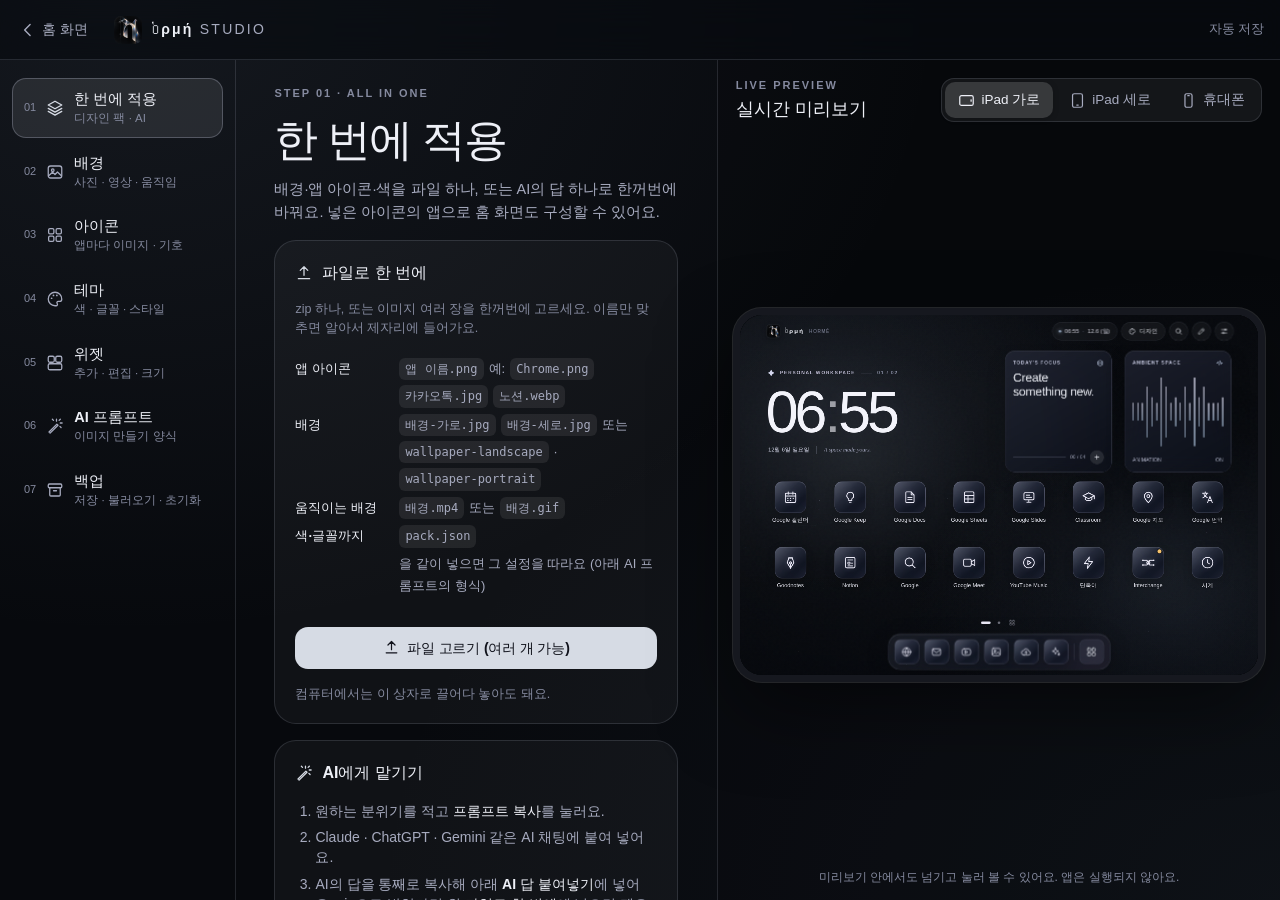
==== commit 622a0ee7: "HORME 2.2: springy motion, effects, design packs, Google apps Motion - One spring integrator (fx.js)" ====
--- a/public/studio.html
+++ b/public/studio.html
@@ -51,6 +51,7 @@
   <script src="js/core/theme.js" defer></script>
   <script src="js/core/launch.js" defer></script>
   <script src="js/core/backup.js" defer></script>
+  <script src="js/core/pack.js" defer></script>
   <script src="js/widgets/weather.js" defer></script>
   <script src="js/widgets/editor.js" defer></script>
   <script src="js/studio/prompts.js" defer></script>
--- a/public/css/base.css
+++ b/public/css/base.css
@@ -154,7 +154,7 @@
   position: relative; width: min(560px, 100%); max-height: min(88dvh, 900px); display: flex; flex-direction: column;
   border-radius: 26px; background: var(--panel); border: 1px solid rgba(225, 228, 255, 0.14);
   box-shadow: 0 30px 120px rgba(0, 0, 0, 0.55); outline: none;
-  opacity: 0; transform: translateY(14px) scale(0.98); transition: opacity 0.22s, transform 0.28s var(--spring);
+  opacity: 0; transform: translateY(18px) scale(0.96); transition: opacity 0.2s, transform var(--sheet-ms, 0.3s) var(--ease-sheet, var(--spring));
 }
 .sheet.size-sm { width: min(440px, 100%); }
 .sheet.size-lg { width: min(860px, 100%); }
@@ -182,7 +182,7 @@
   position: fixed; z-index: 500; min-width: 236px; max-width: min(320px, calc(100vw - 20px)); padding: 6px;
   border-radius: 18px; background: rgba(28, 31, 45, 0.9); border: 1px solid rgba(230, 233, 255, 0.14);
   -webkit-backdrop-filter: blur(30px) saturate(1.3); backdrop-filter: blur(30px) saturate(1.3);
-  box-shadow: 0 22px 70px rgba(0, 0, 0, 0.5); opacity: 0; transform: scale(0.92); transition: opacity 0.16s, transform 0.2s var(--spring);
+  box-shadow: 0 22px 70px rgba(0, 0, 0, 0.5); opacity: 0; transform: scale(0.86); transition: opacity 0.14s, transform var(--snap-ms, 0.3s) var(--ease-snap, var(--spring));
 }
 .ctx-menu.open { opacity: 1; transform: none; }
 .menu-title { padding: 8px 12px 6px; font-size: 12px; color: var(--muted); font-weight: 600; white-space: nowrap; overflow: hidden; text-overflow: ellipsis; }
@@ -201,7 +201,7 @@
   display: flex; align-items: center; gap: 12px; padding: 11px 12px 11px 18px; border-radius: 16px;
   background: rgba(30, 34, 48, 0.94); border: 1px solid rgba(232, 235, 255, 0.14); color: #f1f2fa; font-size: 14px;
   -webkit-backdrop-filter: blur(20px); backdrop-filter: blur(20px); box-shadow: 0 16px 50px rgba(0, 0, 0, 0.4);
-  transform: translate(-50%, 20px); opacity: 0; pointer-events: none; transition: opacity 0.2s, transform 0.25s var(--spring);
+  transform: translate(-50%, 24px) scale(0.94); opacity: 0; pointer-events: none; transition: opacity 0.2s, transform var(--sheet-ms, 0.3s) var(--ease-sheet, var(--spring));
 }
 .toast.show { opacity: 1; transform: translate(-50%, 0); pointer-events: auto; }
 .toast-act { flex: none; min-height: 34px; padding: 0 12px; border-radius: 10px; background: rgba(255, 255, 255, 0.12); color: var(--accent); font-weight: 650; font-size: 13.5px; }
@@ -221,3 +221,24 @@
 @media (prefers-reduced-motion: reduce) {
   *, *::before, *::after { transition-duration: 0.01ms !important; animation-duration: 0.01ms !important; animation-iteration-count: 1 !important; }
 }
+
+/* ---------- design pack (launcher + studio) ---------- */
+.pk-list { list-style: none; margin: 0 0 14px; padding: 0; display: grid; gap: 8px; }
+.pk-list li { display: flex; align-items: center; gap: 10px; padding: 10px 12px; border-radius: 13px; background: rgba(255, 255, 255, 0.045); border: 1px solid var(--line); font-size: 14px; }
+.pk-list .g { width: 18px; height: 18px; color: var(--accent); flex: none; }
+.pk-list .sw { display: inline-block; width: 14px; height: 14px; border-radius: 50%; margin-left: 6px; vertical-align: -2px; box-shadow: 0 0 0 1px rgba(255, 255, 255, 0.25); }
+.pk-icons { display: grid; grid-template-columns: repeat(auto-fill, minmax(64px, 1fr)); gap: 12px 8px; margin: 4px 0 16px; max-height: 260px; overflow-y: auto; }
+.pk-icon { display: grid; justify-items: center; gap: 4px; min-width: 0; }
+.pk-icon img { width: 48px; height: 48px; border-radius: 24%; object-fit: cover; box-shadow: 0 4px 14px rgba(0, 0, 0, 0.35); }
+.pk-icon small { font-size: 11px; color: var(--sub); max-width: 100%; white-space: nowrap; overflow: hidden; text-overflow: ellipsis; }
+.pk-notes { margin-top: 12px; font-size: 13px; color: var(--sub); }
+.pk-notes summary { cursor: pointer; color: #f5d394; }
+.pk-notes ul { margin: 8px 0 0; padding-left: 18px; }
+.pk-rules { list-style: none; margin: 4px 0 14px; padding: 0; display: grid; gap: 6px; font-size: 13px; color: var(--sub); }
+.pk-rules li { display: grid; grid-template-columns: 96px minmax(0, 1fr); align-items: baseline; gap: 4px 8px; }
+.pk-rules li > span { display: flex; flex-wrap: wrap; align-items: baseline; gap: 5px; line-height: 1.7; }
+.pk-rules b { color: var(--fg); font-weight: 600; }
+.pk-rules code { font-family: var(--font-mono); font-size: 12px; background: rgba(255, 255, 255, 0.08); padding: 1px 6px; border-radius: 6px; }
+.pack-drop { border-style: dashed; transition: border-color 0.15s, background 0.15s; }
+.pack-drop.over { border-color: var(--accent); background: color-mix(in srgb, var(--accent) 10%, transparent); }
+@media (hover: none) { .pack-drop .drop-hint { display: none; } }
--- a/public/css/widgets.css
+++ b/public/css/widgets.css
@@ -10,7 +10,7 @@
   border: 1px solid rgba(220, 224, 250, 0.13);
   box-shadow: inset 0 1px rgba(255, 255, 255, 0.07), 0 14px 50px rgba(0, 0, 0, 0.12);
   -webkit-backdrop-filter: blur(26px) saturate(1.15); backdrop-filter: blur(26px) saturate(1.15);
-  color: var(--fg); text-align: left; transition: transform 0.18s var(--ease), filter 0.18s;
+  color: var(--fg); text-align: left; transition: transform var(--pop-ms, 0.45s) var(--ease-pop, var(--ease)), filter 0.18s;
 }
 .tile.widget { container-type: size; }
 .wst-solid > .wg { background: linear-gradient(150deg, rgba(30, 34, 50, 0.96), rgba(14, 17, 28, 0.96)); -webkit-backdrop-filter: none; backdrop-filter: none; }
@@ -19,7 +19,8 @@
 body.noblur .wst-outline > .wg { background: rgba(10, 12, 20, 0.55); }
 .tile.widget.bare > .wg { background: none; border-color: transparent; box-shadow: none; -webkit-backdrop-filter: none; backdrop-filter: none; padding-left: 2px; }
 body.editing .tile.widget.bare > .wg { border: 1px dashed rgba(225, 230, 255, 0.22); }
-.tile.widget:active > .wg { transform: scale(0.985); }
+.tile.widget.pressing > .wg { transform: scale(0.965); transition: transform 0.16s cubic-bezier(0.2, 0.8, 0.2, 1); }
+body.fx-tilt .tile.widget.pressing > .wg { transform: perspective(900px) rotateX(calc(var(--ty, 0) * -5deg)) rotateY(calc(var(--tx, 0) * 5deg)) scale(0.965); }
 
 .wg-head { display: flex; align-items: center; gap: 8px; min-height: 20px; flex: none; }
 .wg-kicker { flex: 1; min-width: 0; font-size: 11px; letter-spacing: 0.14em; font-weight: 650; color: #b6b9cf; text-transform: uppercase; white-space: nowrap; overflow: hidden; text-overflow: ellipsis; }
@@ -191,10 +192,8 @@
 .wave-bars i:nth-child(4n) { height: 62%; }
 .wave-bars i:nth-child(5n) { height: 36%; }
 .wave-bars i:nth-child(7n) { height: 84%; }
-/* smooth: compositor animation at display rate. normal: the background loop sets --ph 12 times a second
-   (one shared frame instead of a separate 60 fps animation). */
-body[data-motion="on"][data-power="smooth"] .wave-bars:not(.paused) i { animation: wave 1.8s ease-in-out infinite; animation-delay: calc(var(--i) * -110ms); }
-body[data-power="normal"] .wave-bars:not(.paused) i { transform: scaleY(calc(0.75 - 0.4 * cos(calc((var(--ph, 0) + var(--i) * 0.11) / 1.8 * 1turn)))); }
+/* compositor-only animation (no blur behind it in glass-lite); paused in power saver */
+body[data-motion="on"]:not([data-power="saver"]) .wave-bars:not(.paused) i { animation: wave 1.8s ease-in-out infinite; animation-delay: calc(var(--i) * -110ms); }
 @keyframes wave { 0%, 100% { transform: scaleY(0.35); } 50% { transform: scaleY(1.15); } }
 
 /* ---------- previews of widgets inside sheets (editor & gallery) ---------- */
